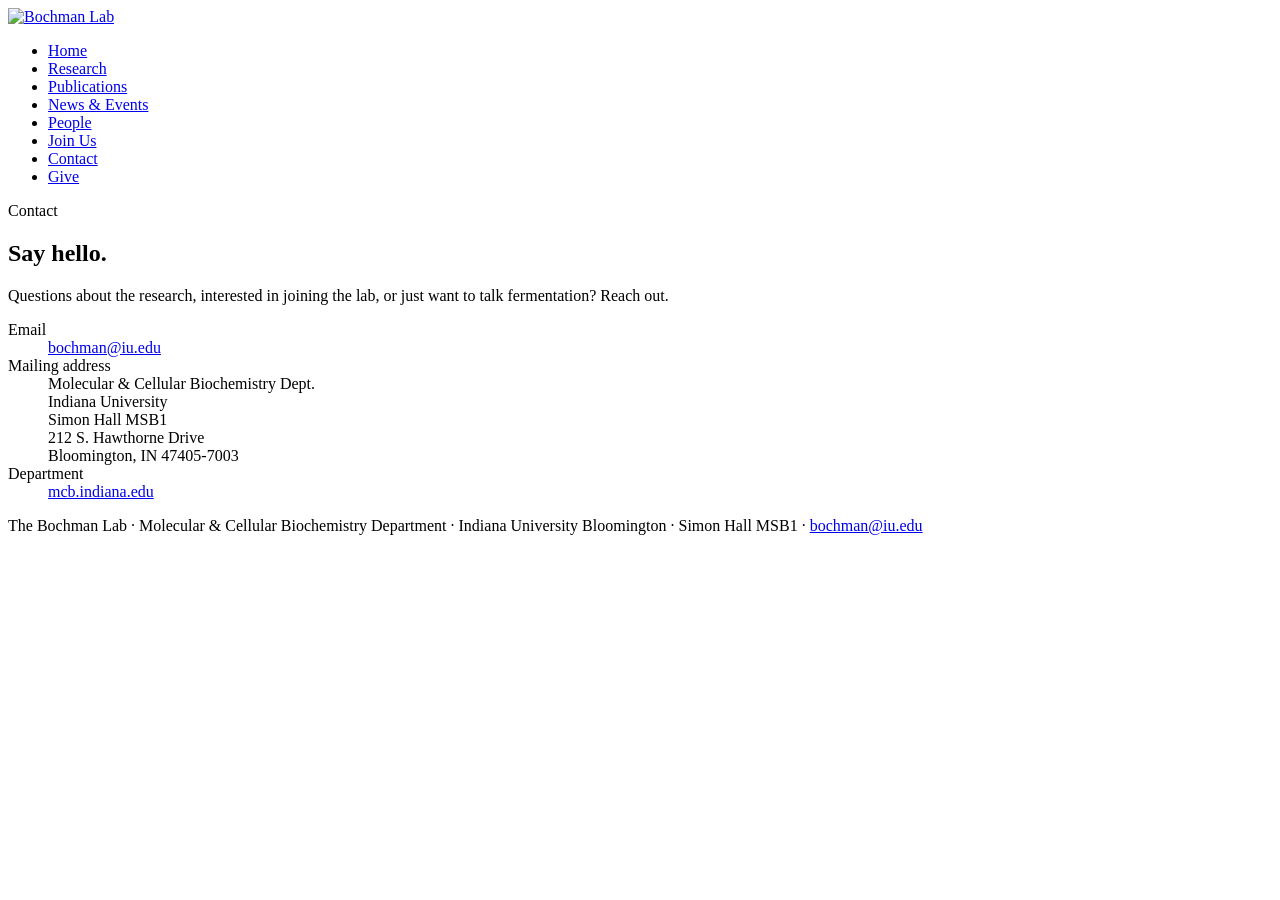
==== contact.html @ 21369133 "Add favicon (yeast-cell icon) and link it from every page" ====
<!DOCTYPE html>
<html lang="en">
<head>
<meta charset="UTF-8">
<meta name="viewport" content="width=device-width, initial-scale=1.0">
<title>Contact — The Bochman Lab</title>
<link rel="stylesheet" href="style.css">
<link rel="icon" href="favicon.ico" sizes="any">
<link rel="icon" type="image/png" sizes="32x32" href="favicon-32.png">
<link rel="apple-touch-icon" href="apple-touch-icon.png">
</head>
<body>

<header class="site-header">
  <div class="wrap nav-row">
    <a class="brand" href="index.html"><img src="images/bochman-lab-logo.png" alt="Bochman Lab" class="brand-logo"></a>
    <nav class="primary" aria-label="Primary">
      <ul>
        <li><a href="index.html">Home</a></li>
        <li><a href="research.html">Research</a></li>
        <li><a href="publications.html">Publications</a></li>
        <li><a href="news-events.html">News &amp; Events</a></li>
        <li><a href="people.html">People</a></li>
        <li><a href="join.html">Join Us</a></li>
        <li><a href="contact.html" aria-current="page">Contact</a></li>
        <li><a href="give.html">Give</a></li>
      </ul>
    </nav>
  </div>
</header>

<section class="hero">
  <div class="wrap prose">
    <span class="tag">Contact</span>
    <h1>Say hello.</h1>
    <p class="lede">Questions about the research, interested in joining the lab, or just want to talk fermentation? Reach out.</p>

    <div class="contact-block">
      <dl>
        <dt>Email</dt>
        <dd><a href="mailto:bochman@iu.edu">bochman@iu.edu</a></dd>

        <dt>Mailing address</dt>
        <dd>Molecular &amp; Cellular Biochemistry Dept.<br>
        Indiana University<br>
        Simon Hall MSB1<br>
        212 S. Hawthorne Drive<br>
        Bloomington, IN 47405-7003</dd>

        <dt>Department</dt>
        <dd><a href="https://mcb.indiana.edu/" target="_blank" rel="noopener">mcb.indiana.edu</a></dd>
      </dl>
    </div>
  </div>
</section>

<footer class="site-footer">
  <div class="wrap">
    <p>The Bochman Lab &middot; Molecular &amp; Cellular Biochemistry Department &middot; Indiana University Bloomington &middot; Simon Hall MSB1 &middot; <a href="mailto:bochman@iu.edu">bochman@iu.edu</a></p>
  </div>
</footer>

<script src="main.js"></script>
</body>
</html>
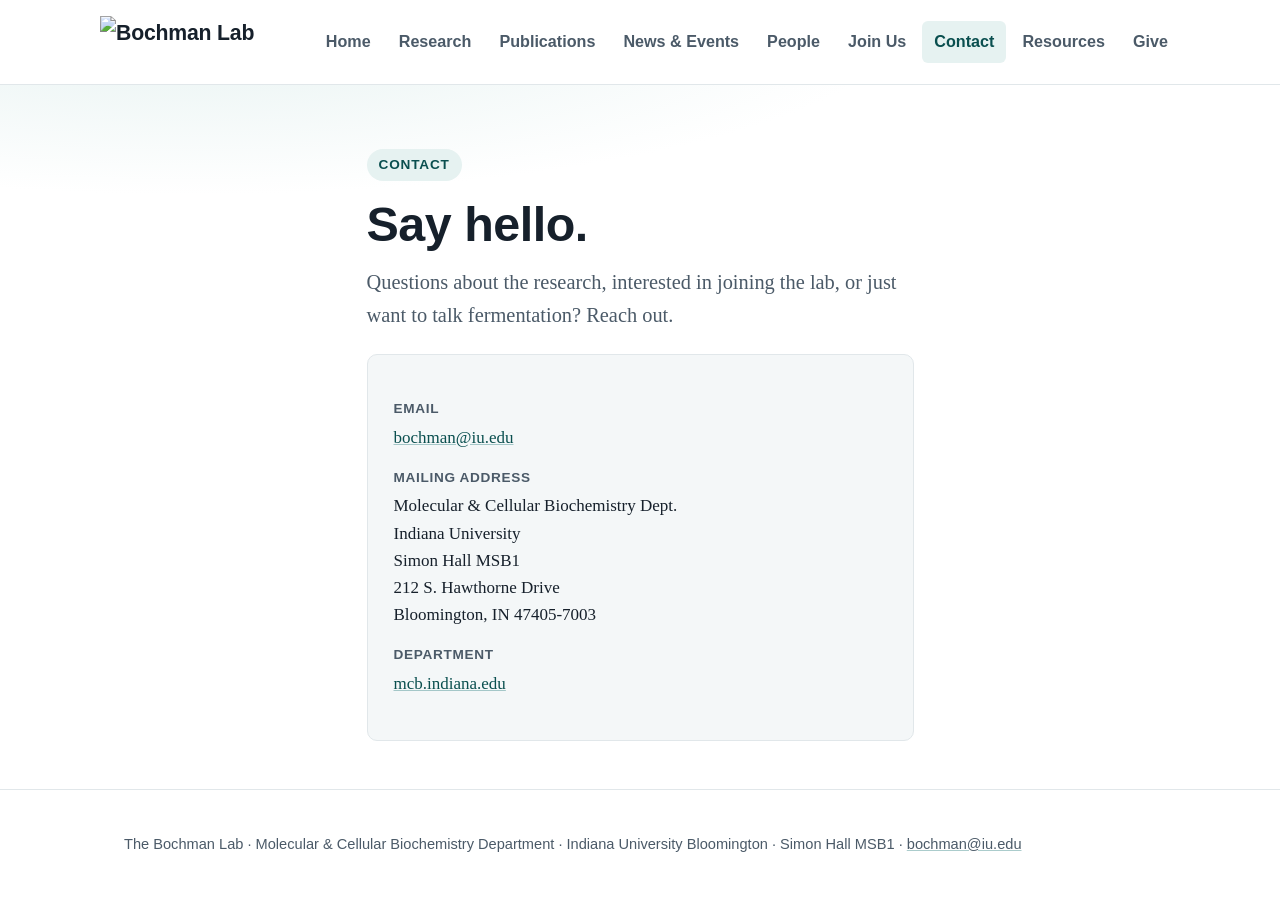
==== commit 89c5f101: "Add files via upload" ====
--- a/contact.html
+++ b/contact.html
@@ -23,6 +23,7 @@
         <li><a href="people.html">People</a></li>
         <li><a href="join.html">Join Us</a></li>
         <li><a href="contact.html" aria-current="page">Contact</a></li>
+        <li><a href="resources.html">Resources</a></li>
         <li><a href="give.html">Give</a></li>
       </ul>
     </nav>
--- a/style.css
+++ b/style.css
@@ -0,0 +1,444 @@
+/* Bochman Lab — shared stylesheet */
+
+:root {
+  --ink: #16202b;
+  --ink-soft: #4b5a68;
+  --paper: #ffffff;
+  --paper-tint: #f4f7f8;
+  --line: #e1e7ea;
+  --accent: #0f6e6e;
+  --accent-dark: #0a4f4f;
+  --accent-tint: #e6f2f1;
+  --accent-2: #c4432b;
+  --radius: 10px;
+  --maxw: 1080px;
+  font-size: 17px;
+}
+
+* { box-sizing: border-box; }
+
+html { scroll-behavior: smooth; }
+
+body {
+  margin: 0;
+  font-family: "Iowan Old Style", "Palatino Linotype", Georgia, "Times New Roman", serif;
+  color: var(--ink);
+  background: var(--paper);
+  line-height: 1.6;
+}
+
+h1, h2, h3, h4, .brand {
+  font-family: -apple-system, BlinkMacSystemFont, "Segoe UI", Helvetica, Arial, sans-serif;
+  font-weight: 700;
+  letter-spacing: -0.01em;
+  color: var(--ink);
+}
+
+a { color: var(--accent-dark); text-decoration-color: rgba(15,110,110,0.35); }
+a:hover { text-decoration-color: currentColor; }
+
+.wrap {
+  max-width: var(--maxw);
+  margin: 0 auto;
+  padding: 0 24px;
+}
+
+/* ---------- header / nav ---------- */
+
+header.site-header {
+  border-bottom: 1px solid var(--line);
+  position: sticky;
+  top: 0;
+  background: rgba(255,255,255,0.92);
+  backdrop-filter: saturate(180%) blur(6px);
+  z-index: 20;
+}
+
+.nav-row {
+  display: flex;
+  align-items: center;
+  justify-content: space-between;
+  padding: 16px 0;
+  gap: 16px;
+}
+
+.brand {
+  display: flex;
+  align-items: baseline;
+  gap: 8px;
+  font-size: 1.25rem;
+  text-decoration: none;
+  color: var(--ink);
+  white-space: nowrap;
+}
+
+.brand .mark {
+  color: var(--accent);
+  font-family: Georgia, serif;
+  font-style: italic;
+  font-weight: 700;
+}
+
+.brand-logo {
+  height: 52px;
+  width: auto;
+  display: block;
+}
+
+nav.primary { display: flex; }
+nav.primary ul {
+  list-style: none;
+  display: flex;
+  gap: 4px;
+  margin: 0;
+  padding: 0;
+  flex-wrap: wrap;
+}
+nav.primary a {
+  font-family: -apple-system, BlinkMacSystemFont, "Segoe UI", Helvetica, Arial, sans-serif;
+  display: inline-block;
+  padding: 8px 12px;
+  border-radius: 6px;
+  color: var(--ink-soft);
+  text-decoration: none;
+  font-size: 0.95rem;
+  font-weight: 600;
+}
+nav.primary a:hover, nav.primary a[aria-current="page"] {
+  background: var(--accent-tint);
+  color: var(--accent-dark);
+}
+
+.nav-toggle { display: none; }
+
+@media (max-width: 1040px) {
+  nav.primary ul { gap: 0; }
+  nav.primary a { padding: 8px 9px; }
+}
+@media (max-width: 720px) {
+  nav.primary ul { gap: 0; }
+  nav.primary a { padding: 8px 8px; font-size: 0.88rem; }
+}
+
+/* ---------- hero ---------- */
+
+.hero {
+  padding: 64px 0 48px;
+  background:
+    radial-gradient(1200px 300px at 15% -10%, var(--accent-tint), transparent 60%);
+}
+.hero h1 {
+  font-size: clamp(2rem, 4vw, 2.85rem);
+  margin: 0 0 14px;
+  line-height: 1.15;
+}
+.hero .lede {
+  font-size: 1.2rem;
+  color: var(--ink-soft);
+  max-width: 62ch;
+  margin: 0 0 22px;
+}
+.hero .tag {
+  display: inline-block;
+  font-family: -apple-system, BlinkMacSystemFont, "Segoe UI", Helvetica, Arial, sans-serif;
+  font-size: 0.8rem;
+  font-weight: 700;
+  letter-spacing: 0.06em;
+  text-transform: uppercase;
+  color: var(--accent-dark);
+  background: var(--accent-tint);
+  border-radius: 999px;
+  padding: 5px 12px;
+  margin-bottom: 16px;
+}
+
+/* ---------- sections / cards ---------- */
+
+section { padding: 40px 0; }
+section.tint { background: var(--paper-tint); }
+section h2 {
+  font-size: 1.6rem;
+  margin: 0 0 8px;
+}
+section .section-sub {
+  color: var(--ink-soft);
+  margin: 0 0 28px;
+  max-width: 64ch;
+}
+
+.grid {
+  display: grid;
+  grid-template-columns: repeat(auto-fit, minmax(230px, 1fr));
+  gap: 18px;
+}
+
+.card {
+  display: block;
+  background: var(--paper);
+  border: 1px solid var(--line);
+  border-radius: var(--radius);
+  padding: 22px;
+  text-decoration: none;
+  color: inherit;
+  transition: box-shadow 0.15s ease, transform 0.15s ease, border-color 0.15s ease;
+}
+a.card:hover {
+  box-shadow: 0 6px 20px rgba(16,32,40,0.08);
+  transform: translateY(-2px);
+  border-color: var(--accent);
+}
+.card h3 {
+  margin: 0 0 8px;
+  font-size: 1.08rem;
+  color: var(--accent-dark);
+}
+.card p { margin: 0; color: var(--ink-soft); font-size: 0.96rem; }
+
+/* ---------- publications ---------- */
+
+.pub-controls {
+  display: flex;
+  gap: 10px;
+  align-items: center;
+  flex-wrap: wrap;
+  margin-bottom: 22px;
+}
+.pub-controls input[type="search"] {
+  font: inherit;
+  padding: 9px 12px;
+  border: 1px solid var(--line);
+  border-radius: 8px;
+  min-width: 240px;
+  flex: 1;
+}
+.pub-note {
+  font-family: -apple-system, BlinkMacSystemFont, "Segoe UI", Helvetica, Arial, sans-serif;
+  font-size: 0.85rem;
+  color: var(--ink-soft);
+  background: var(--accent-tint);
+  border-radius: 8px;
+  padding: 10px 14px;
+  margin-bottom: 24px;
+}
+ol.pub-list {
+  list-style: none;
+  margin: 0;
+  padding: 0;
+  counter-reset: pub;
+}
+ol.pub-list li {
+  padding: 14px 0;
+  border-bottom: 1px solid var(--line);
+  display: flex;
+  gap: 14px;
+}
+ol.pub-list li .yr {
+  font-family: -apple-system, BlinkMacSystemFont, "Segoe UI", Helvetica, Arial, sans-serif;
+  font-weight: 700;
+  color: var(--accent-dark);
+  min-width: 3.2em;
+}
+.pub-authors { color: var(--ink-soft); }
+.pub-authors b { color: var(--ink); font-weight: 600; }
+.pub-journal { font-style: italic; color: var(--ink-soft); font-size: 0.95rem; }
+
+/* ---------- news & events ---------- */
+
+.news-date {
+  font-family: -apple-system, BlinkMacSystemFont, "Segoe UI", Helvetica, Arial, sans-serif;
+  font-size: 0.82rem;
+  font-weight: 700;
+  color: var(--ink-soft);
+}
+.news-desc { color: var(--ink); }
+.badge {
+  display: inline-block;
+  font-family: -apple-system, BlinkMacSystemFont, "Segoe UI", Helvetica, Arial, sans-serif;
+  font-size: 0.7rem;
+  font-weight: 700;
+  text-transform: uppercase;
+  letter-spacing: 0.04em;
+  border-radius: 4px;
+  padding: 2px 6px;
+  margin-left: 8px;
+  background: #fbe9e4;
+  color: var(--accent-2);
+  vertical-align: middle;
+}
+
+/* ---------- people ---------- */
+
+.person {
+  display: grid;
+  grid-template-columns: 1fr;
+  gap: 4px;
+  padding: 18px 0;
+  border-bottom: 1px solid var(--line);
+}
+.person .name {
+  font-family: -apple-system, BlinkMacSystemFont, "Segoe UI", Helvetica, Arial, sans-serif;
+  font-weight: 700;
+  font-size: 1.02rem;
+}
+.person .role { color: var(--accent-dark); font-size: 0.9rem; font-family: -apple-system, BlinkMacSystemFont, "Segoe UI", Helvetica, Arial, sans-serif; }
+.person .bio { color: var(--ink-soft); font-size: 0.96rem; margin-top: 4px; }
+.person-photo {
+  display: flex;
+  align-items: center;
+  gap: 16px;
+}
+.person-photo .name, .person-photo .role { margin: 0; }
+.person-avatar {
+  width: 64px;
+  height: 64px;
+  border-radius: 50%;
+  object-fit: cover;
+  flex-shrink: 0;
+  border: 1px solid var(--line);
+}
+.alumni-list { columns: 2; column-gap: 32px; }
+@media (max-width: 640px) { .alumni-list { columns: 1; } }
+.alumni-list li { break-inside: avoid; margin-bottom: 8px; color: var(--ink-soft); }
+.alumni-list li b { color: var(--ink); }
+.li-avatar {
+  width: 26px;
+  height: 26px;
+  border-radius: 50%;
+  object-fit: cover;
+  vertical-align: middle;
+  margin-right: 6px;
+  border: 1px solid var(--line);
+}
+
+/* ---------- misc ---------- */
+
+.btn {
+  display: inline-block;
+  font-family: -apple-system, BlinkMacSystemFont, "Segoe UI", Helvetica, Arial, sans-serif;
+  font-weight: 700;
+  font-size: 0.92rem;
+  background: var(--accent);
+  color: #fff !important;
+  text-decoration: none;
+  padding: 11px 20px;
+  border-radius: 8px;
+}
+.btn:hover { background: var(--accent-dark); }
+.btn.ghost {
+  background: transparent;
+  color: var(--accent-dark) !important;
+  border: 1.5px solid var(--accent);
+}
+
+.contact-block {
+  background: var(--paper-tint);
+  border: 1px solid var(--line);
+  border-radius: var(--radius);
+  padding: 26px;
+  margin-top: 16px;
+}
+.contact-block dt {
+  font-family: -apple-system, BlinkMacSystemFont, "Segoe UI", Helvetica, Arial, sans-serif;
+  font-weight: 700;
+  font-size: 0.8rem;
+  text-transform: uppercase;
+  letter-spacing: 0.05em;
+  color: var(--ink-soft);
+  margin-top: 16px;
+}
+.contact-block dt:first-child { margin-top: 0; }
+.contact-block dd { margin: 4px 0 0; }
+
+footer.site-footer {
+  border-top: 1px solid var(--line);
+  padding: 28px 0 40px;
+  color: var(--ink-soft);
+  font-family: -apple-system, BlinkMacSystemFont, "Segoe UI", Helvetica, Arial, sans-serif;
+  font-size: 0.86rem;
+}
+footer.site-footer a { color: var(--ink-soft); }
+
+.breadcrumb {
+  font-family: -apple-system, BlinkMacSystemFont, "Segoe UI", Helvetica, Arial, sans-serif;
+  font-size: 0.85rem;
+  color: var(--ink-soft);
+  margin-bottom: 10px;
+}
+.breadcrumb a { color: var(--ink-soft); }
+
+.prose { max-width: 70ch; }
+.prose p { margin: 0 0 16px; }
+
+.photo-figure {
+  margin: 8px 0 28px;
+}
+.photo-figure img {
+  display: block;
+  width: 100%;
+  max-width: 640px;
+  border-radius: var(--radius);
+  border: 1px solid var(--line);
+}
+.photo-figure figcaption {
+  font-family: -apple-system, BlinkMacSystemFont, "Segoe UI", Helvetica, Arial, sans-serif;
+  font-size: 0.85rem;
+  color: var(--ink-soft);
+  margin-top: 8px;
+}
+
+/* ---------- protocols ---------- */
+
+.protocol-toc {
+  columns: 2;
+  column-gap: 28px;
+  list-style: decimal;
+  padding-left: 1.2em;
+  margin: 0 0 8px;
+}
+@media (max-width: 640px) { .protocol-toc { columns: 1; } }
+.protocol-toc li { margin-bottom: 6px; break-inside: avoid; }
+.protocol-toc a { font-family: -apple-system, BlinkMacSystemFont, "Segoe UI", Helvetica, Arial, sans-serif; font-size: 0.95rem; }
+
+article.protocol {
+  padding: 32px 0;
+  border-bottom: 1px solid var(--line);
+  scroll-margin-top: 90px;
+}
+article.protocol h3 {
+  font-size: 1.25rem;
+  margin: 0 0 4px;
+}
+article.protocol .protocol-date {
+  font-family: -apple-system, BlinkMacSystemFont, "Segoe UI", Helvetica, Arial, sans-serif;
+  font-size: 0.78rem;
+  color: var(--ink-soft);
+  margin-bottom: 14px;
+}
+.protocol-body { max-width: 72ch; }
+.protocol-body p { margin: 0 0 12px; }
+.protocol-body ol, .protocol-body ul { margin: 0 0 12px; padding-left: 1.4em; }
+.protocol-body li { margin-bottom: 6px; }
+.protocol-body table {
+  border-collapse: collapse;
+  margin: 0 0 16px;
+  font-size: 0.92rem;
+}
+.protocol-body table th, .protocol-body table td {
+  border: 1px solid var(--line);
+  padding: 5px 10px;
+  text-align: left;
+}
+.protocol-body .caution {
+  background: #fbe9e4;
+  color: var(--accent-2);
+  border-radius: 6px;
+  padding: 10px 14px;
+  font-weight: 700;
+  font-family: -apple-system, BlinkMacSystemFont, "Segoe UI", Helvetica, Arial, sans-serif;
+  font-size: 0.85rem;
+  margin-bottom: 14px;
+}
+.back-to-top {
+  font-family: -apple-system, BlinkMacSystemFont, "Segoe UI", Helvetica, Arial, sans-serif;
+  font-size: 0.85rem;
+}
